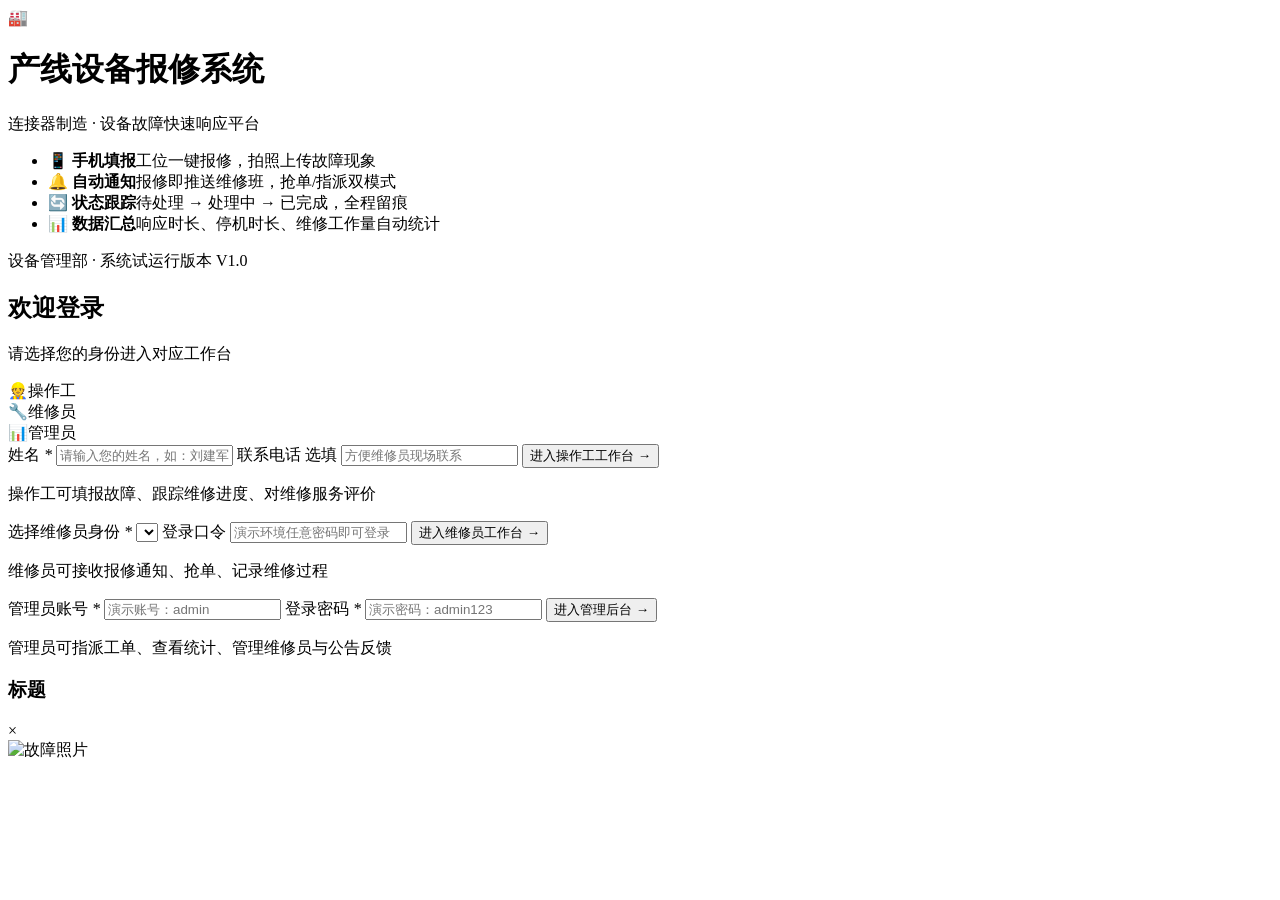
==== index.html @ a74d399c "deploy: index.html" ====
<!DOCTYPE html>
<html lang="zh-CN">
<head>
<meta charset="UTF-8">
<meta name="viewport" content="width=device-width, initial-scale=1">
<title>产线设备报修系统</title>
<link rel="stylesheet" href="css/common.css?v=3">
<link rel="stylesheet" href="css/app.css?v=3">
</head>
<body>

<!-- ================= 登录页 ================= -->
<div id="login-page" class="login-page">
  <div class="login-wrap">
    <div class="login-banner">
      <div class="login-brand">
        <div class="login-logo">🏭</div>
        <h1>产线设备报修系统</h1>
        <p>连接器制造 · 设备故障快速响应平台</p>
      </div>
      <ul class="login-features">
        <li><b>📱 手机填报</b><span>工位一键报修，拍照上传故障现象</span></li>
        <li><b>🔔 自动通知</b><span>报修即推送维修班，抢单/指派双模式</span></li>
        <li><b>🔄 状态跟踪</b><span>待处理 → 处理中 → 已完成，全程留痕</span></li>
        <li><b>📊 数据汇总</b><span>响应时长、停机时长、维修工作量自动统计</span></li>
      </ul>
      <div class="login-footer-tip">设备管理部 · 系统试运行版本 V1.0</div>
    </div>

    <div class="login-card">
      <h2>欢迎登录</h2>
      <p class="login-sub">请选择您的身份进入对应工作台</p>

      <div class="login-roles" id="login-roles">
        <div class="login-role active" data-role="operator"><span>👷</span>操作工</div>
        <div class="login-role" data-role="repairman"><span>🔧</span>维修员</div>
        <div class="login-role" data-role="admin"><span>📊</span>管理员</div>
      </div>

      <!-- 操作工 -->
      <div class="login-pane active" id="pane-operator">
        <label class="login-label">姓名 <em>*</em></label>
        <input class="login-input" id="lg-op-name" placeholder="请输入您的姓名，如：刘建军">
        <label class="login-label">联系电话 <span class="login-tip">选填</span></label>
        <input class="login-input" id="lg-op-phone" type="tel" maxlength="11" placeholder="方便维修员现场联系">
        <button class="login-btn" id="btn-login-operator">进入操作工工作台 →</button>
        <p class="login-hint">操作工可填报故障、跟踪维修进度、对维修服务评价</p>
      </div>

      <!-- 维修员 -->
      <div class="login-pane" id="pane-repairman">
        <label class="login-label">选择维修员身份 <em>*</em></label>
        <select class="login-input" id="lg-rp-select"></select>
        <label class="login-label">登录口令</label>
        <input class="login-input" id="lg-rp-pwd" type="password" placeholder="演示环境任意密码即可登录">
        <button class="login-btn" id="btn-login-repairman">进入维修员工作台 →</button>
        <p class="login-hint">维修员可接收报修通知、抢单、记录维修过程</p>
      </div>

      <!-- 管理员 -->
      <div class="login-pane" id="pane-admin">
        <label class="login-label">管理员账号 <em>*</em></label>
        <input class="login-input" id="lg-ad-account" placeholder="演示账号：admin">
        <label class="login-label">登录密码 <em>*</em></label>
        <input class="login-input" id="lg-ad-pwd" type="password" placeholder="演示密码：admin123">
        <button class="login-btn" id="btn-login-admin">进入管理后台 →</button>
        <p class="login-hint">管理员可指派工单、查看统计、管理维修员与公告反馈</p>
      </div>
    </div>
  </div>
</div>

<!-- ================= 主框架 ================= -->
<div id="app-shell" class="app-shell" style="display:none">

  <!-- 左侧功能分区 -->
  <aside class="sidebar">
    <div class="side-logo">
      <div class="side-logo-icon">🏭</div>
      <div class="side-logo-text"><b>产线设备报修</b><span id="side-role-sub">操作工工作台</span></div>
    </div>
    <nav class="side-menu" id="side-menu"><!-- 菜单动态渲染 --></nav>
    <div class="side-bottom">
      <div class="side-link" id="btn-reset">↺ 重置演示数据</div>
    </div>
  </aside>

  <!-- 右侧主区域 -->
  <div class="main-area">
    <header class="topbar">
      <div class="topbar-left">
        <h2 id="top-title">系统首页</h2>
        <span class="topbar-crumb" id="top-crumb">首页 / 系统首页</span>
      </div>
      <div class="topbar-right">
        <div class="top-bell" id="top-bell" title="待办提醒">🔔<i id="bell-badge" class="bell-badge" style="display:none">0</i></div>
        <span class="top-role-tag" id="top-role-tag">操作工</span>
        <div class="top-user">
          <div class="top-avatar" id="top-avatar">操</div>
          <span id="top-username">—</span>
        </div>
        <button class="top-logout" id="btn-logout">退出登录</button>
      </div>
    </header>

    <main class="content" id="content"><!-- 页面内容动态渲染 --></main>
  </div>
</div>

<!-- ================= 通用弹窗 ================= -->
<div class="dialog-mask" id="dialog-mask">
  <div class="dialog" id="dialog-box">
    <div class="dialog-head">
      <h3 id="dialog-title">标题</h3>
      <div class="dialog-close" id="dialog-close">×</div>
    </div>
    <div class="dialog-body" id="dialog-body"></div>
    <div class="dialog-foot" id="dialog-foot"></div>
  </div>
</div>

<div class="img-viewer" id="img-viewer"><img id="img-viewer-el" alt="故障照片"></div>
<div id="toast"></div>

<script src="js/store.js?v=4"></script>
<script src="js/app.js?v=4"></script>
</body>
</html>
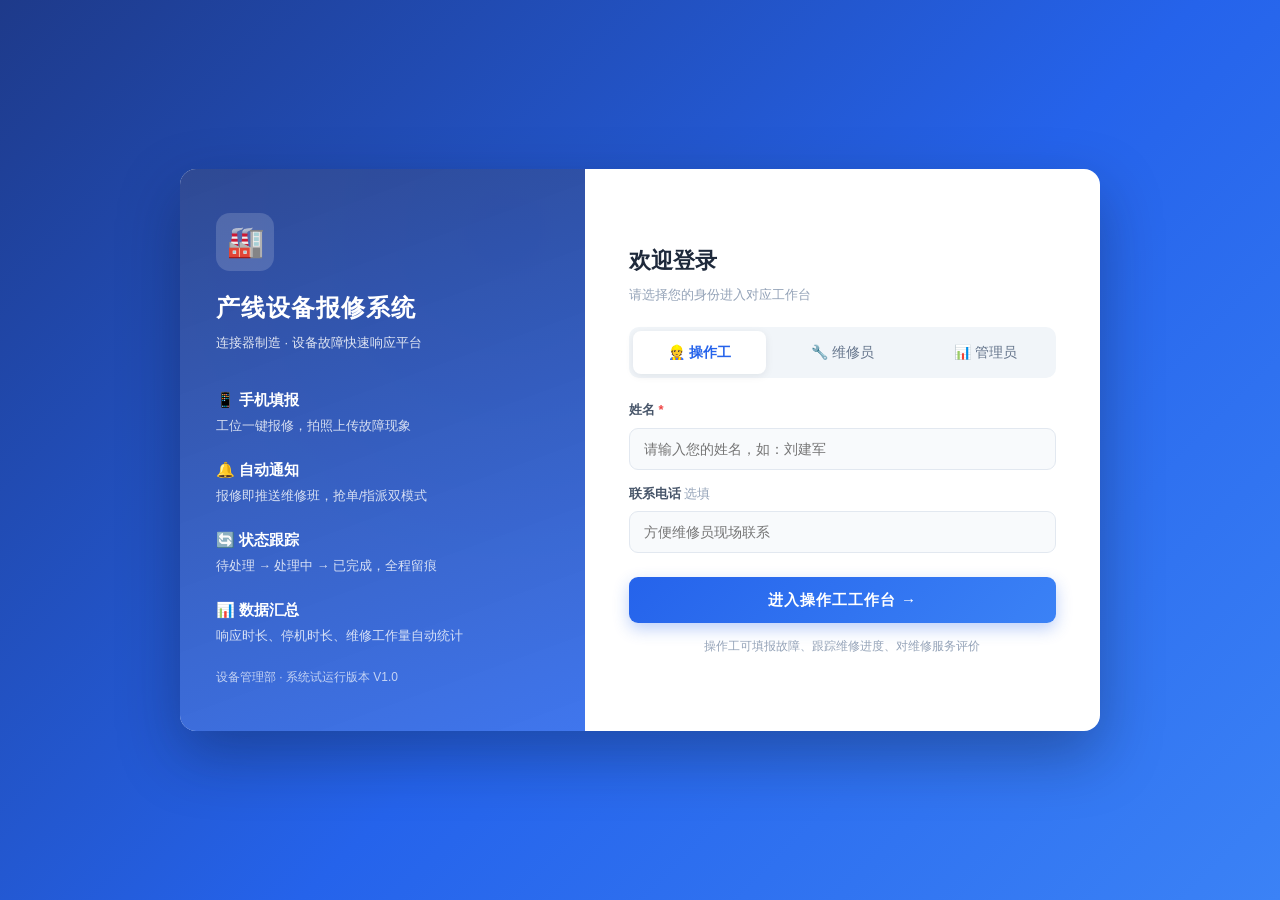
==== commit fd0a48f7: "deploy: index.html (QR scan repair v5)" ====
--- a/index.html
+++ b/index.html
@@ -4,8 +4,8 @@
 <meta charset="UTF-8">
 <meta name="viewport" content="width=device-width, initial-scale=1">
 <title>产线设备报修系统</title>
-<link rel="stylesheet" href="css/common.css?v=3">
-<link rel="stylesheet" href="css/app.css?v=3">
+<link rel="stylesheet" href="css/common.css?v=5">
+<link rel="stylesheet" href="css/app.css?v=5">
 </head>
 <body>
 
@@ -28,6 +28,7 @@
     </div>
 
     <div class="login-card">
+      <div class="login-scan-tip" id="login-scan-tip" style="display:none"></div>
       <h2>欢迎登录</h2>
       <p class="login-sub">请选择您的身份进入对应工作台</p>
 
@@ -122,7 +123,8 @@
 <div class="img-viewer" id="img-viewer"><img id="img-viewer-el" alt="故障照片"></div>
 <div id="toast"></div>
 
-<script src="js/store.js?v=4"></script>
-<script src="js/app.js?v=4"></script>
+<script src="js/store.js?v=5"></script>
+<script src="js/qrcode.min.js?v=5"></script>
+<script src="js/app.js?v=5"></script>
 </body>
 </html>
--- a/css/common.css
+++ b/css/common.css
@@ -0,0 +1,73 @@
+/* ============ 全局公共样式 ============ */
+* { margin: 0; padding: 0; box-sizing: border-box; -webkit-tap-highlight-color: transparent; }
+
+:root {
+  --primary: #2563eb;
+  --primary-dark: #1d4ed8;
+  --primary-light: #eff6ff;
+  --danger: #ef4444;
+  --warning: #f59e0b;
+  --success: #10b981;
+  --text: #1e293b;
+  --text-2: #64748b;
+  --text-3: #94a3b8;
+  --border: #e2e8f0;
+  --bg: #f1f5f9;
+  --card: #ffffff;
+  --radius: 14px;
+  --shadow: 0 2px 12px rgba(15, 23, 42, .06);
+}
+
+html, body {
+  font-family: -apple-system, BlinkMacSystemFont, "Segoe UI", "PingFang SC",
+    "Hiragino Sans GB", "Microsoft YaHei", sans-serif;
+  color: var(--text);
+  background: var(--bg);
+  font-size: 14px;
+  line-height: 1.6;
+}
+
+button { font-family: inherit; cursor: pointer; border: none; outline: none; }
+input, textarea, select { font-family: inherit; outline: none; }
+
+#toast {
+  position: fixed; left: 50%; top: 45%;
+  transform: translate(-50%, -50%);
+  background: rgba(30, 41, 59, .92); color: #fff;
+  padding: 12px 22px; border-radius: 10px;
+  font-size: 14px; z-index: 9999;
+  opacity: 0; pointer-events: none;
+  transition: opacity .25s;
+  max-width: 80%; text-align: center;
+}
+#toast.show { opacity: 1; }
+
+/* 弹层 */
+.modal-mask, .img-preview-mask {
+  position: fixed; inset: 0;
+  background: rgba(15, 23, 42, .55);
+  display: none; align-items: flex-end; justify-content: center;
+  z-index: 1000;
+}
+.modal-mask.show, .img-preview-mask.show { display: flex; }
+.modal {
+  background: #fff; width: 100%; max-width: 520px;
+  border-radius: 18px 18px 0 0;
+  padding: 22px 20px calc(20px + env(safe-area-inset-bottom));
+  animation: slideUp .25s ease;
+}
+@keyframes slideUp { from { transform: translateY(100%); } to { transform: translateY(0); } }
+.modal h3 { text-align: center; font-size: 17px; }
+.modal-sub { text-align: center; color: var(--text-3); font-size: 13px; margin: 6px 0 16px; }
+.modal-actions { display: flex; gap: 12px; margin-top: 16px; }
+.modal-actions button { flex: 1; height: 44px; border-radius: 10px; font-size: 15px; }
+.btn-primary { background: var(--primary); color: #fff; }
+.btn-primary:active { background: var(--primary-dark); }
+.btn-ghost { background: #f1f5f9; color: var(--text-2); }
+
+.img-preview-mask { align-items: center; padding: 24px; }
+.img-preview-mask img { max-width: 100%; max-height: 80vh; border-radius: 10px; }
+
+/* 空状态 */
+.empty { text-align: center; padding: 70px 0; color: var(--text-3); }
+.empty-icon { font-size: 52px; margin-bottom: 12px; }
--- a/css/app.css
+++ b/css/app.css
@@ -0,0 +1,527 @@
+/* ============================================================
+ * 产线设备报修系统 - 统一工作台样式（登录页 + 左菜单右内容）
+ * 风格：Element-Plus 后台管理系统
+ * ============================================================ */
+body { background: #f0f2f5; }
+
+/* ==================== 登录页 ==================== */
+.login-page {
+  position: fixed; inset: 0;
+  background: linear-gradient(135deg, #1e3a8a 0%, #2563eb 55%, #3b82f6 100%);
+  display: flex; align-items: center; justify-content: center;
+  padding: 24px; overflow: auto;
+}
+.login-wrap {
+  display: flex; width: 920px; max-width: 100%;
+  background: #fff; border-radius: 16px; overflow: hidden;
+  box-shadow: 0 24px 60px rgba(15, 23, 42, .35);
+  min-height: 520px;
+}
+.login-banner {
+  width: 44%; flex: none; color: #fff; padding: 44px 36px;
+  background: linear-gradient(160deg, rgba(30, 58, 138, .92), rgba(37, 99, 235, .88)),
+    radial-gradient(circle at 80% 10%, rgba(96, 165, 250, .35), transparent 60%);
+  display: flex; flex-direction: column;
+}
+.login-logo {
+  width: 58px; height: 58px; border-radius: 14px;
+  background: rgba(255, 255, 255, .16);
+  display: flex; align-items: center; justify-content: center; font-size: 30px;
+  margin-bottom: 18px;
+}
+.login-brand h1 { font-size: 24px; letter-spacing: 1px; }
+.login-brand p { font-size: 13px; opacity: .85; margin-top: 6px; }
+.login-features { list-style: none; margin: 34px 0 0; flex: 1; }
+.login-features li { margin-bottom: 22px; }
+.login-features b { display: block; font-size: 15px; margin-bottom: 4px; }
+.login-features span { font-size: 12.5px; opacity: .8; line-height: 1.6; display: block; }
+.login-footer-tip { font-size: 12px; opacity: .7; }
+
+.login-card {
+  flex: 1; padding: 46px 44px; display: flex; flex-direction: column; justify-content: center;
+}
+.login-card h2 { font-size: 22px; color: #1e293b; }
+.login-sub { font-size: 13px; color: #94a3b8; margin: 6px 0 22px; }
+
+.login-roles {
+  display: flex; gap: 10px; margin-bottom: 22px;
+  background: #f1f5f9; border-radius: 10px; padding: 4px;
+}
+.login-role {
+  flex: 1; text-align: center; padding: 10px 0; border-radius: 8px;
+  font-size: 14px; color: #64748b; cursor: pointer; transition: all .18s;
+  user-select: none;
+}
+.login-role span { margin-right: 4px; }
+.login-role:hover { color: #2563eb; }
+.login-role.active { background: #fff; color: #2563eb; font-weight: 600; box-shadow: 0 2px 8px rgba(15, 23, 42, .08); }
+
+.login-pane { display: none; }
+.login-pane.active { display: block; animation: fadeIn .25s ease; }
+@keyframes fadeIn { from { opacity: 0; transform: translateY(6px); } to { opacity: 1; transform: translateY(0); } }
+.login-label { display: block; font-size: 13px; font-weight: 600; color: #475569; margin: 14px 0 7px; }
+.login-label:first-child { margin-top: 0; }
+.login-label em { color: #ef4444; font-style: normal; }
+.login-tip { color: #94a3b8; font-weight: 400; }
+.login-input {
+  width: 100%; height: 42px; border: 1.5px solid #e2e8f0; border-radius: 9px;
+  padding: 0 14px; font-size: 14px; background: #f8fafc; transition: all .15s;
+}
+.login-input:focus { border-color: #2563eb; background: #fff; box-shadow: 0 0 0 3px rgba(37, 99, 235, .1); }
+select.login-input { cursor: pointer; }
+.login-btn {
+  width: 100%; height: 46px; margin-top: 24px; border-radius: 9px;
+  background: linear-gradient(135deg, #2563eb, #3b82f6); color: #fff;
+  font-size: 15px; font-weight: 600; letter-spacing: 1px;
+  box-shadow: 0 6px 16px rgba(37, 99, 235, .3); transition: transform .12s, box-shadow .12s;
+}
+.login-btn:hover { transform: translateY(-1px); box-shadow: 0 8px 20px rgba(37, 99, 235, .4); }
+.login-btn:active { transform: translateY(0); }
+.login-hint { text-align: center; font-size: 12px; color: #94a3b8; margin-top: 14px; }
+
+/* ==================== 主框架 ==================== */
+.app-shell { display: flex; min-height: 100vh; }
+
+/* ---------- 左侧菜单 ---------- */
+.sidebar {
+  width: 224px; flex: none; background: #1f2d3d;
+  display: flex; flex-direction: column;
+  position: sticky; top: 0; height: 100vh;
+}
+.side-logo {
+  display: flex; align-items: center; gap: 11px;
+  padding: 18px 18px; border-bottom: 1px solid rgba(255, 255, 255, .08);
+}
+.side-logo-icon {
+  width: 40px; height: 40px; border-radius: 10px; font-size: 21px;
+  background: linear-gradient(135deg, #2563eb, #60a5fa);
+  display: flex; align-items: center; justify-content: center; flex: none;
+}
+.side-logo-text b { display: block; color: #fff; font-size: 15.5px; letter-spacing: .5px; }
+.side-logo-text span { font-size: 11px; color: #7d8da3; }
+
+.side-menu { flex: 1; padding: 12px 10px; overflow-y: auto; }
+.menu-group-title {
+  font-size: 11px; color: #5c6b80; padding: 14px 12px 6px; letter-spacing: 1px;
+}
+.menu-item {
+  display: flex; align-items: center; gap: 10px;
+  padding: 11px 13px; border-radius: 8px; margin-bottom: 3px;
+  color: #b6c2d2; font-size: 14px; cursor: pointer; transition: all .15s;
+  position: relative;
+}
+.menu-item:hover { background: rgba(255, 255, 255, .06); color: #fff; }
+.menu-item.active { background: #2563eb; color: #fff; font-weight: 600; box-shadow: 0 4px 12px rgba(37, 99, 235, .35); }
+.menu-icon { font-size: 17px; width: 20px; text-align: center; flex: none; }
+.menu-badge {
+  margin-left: auto; background: #ef4444; color: #fff;
+  font-size: 11px; min-width: 19px; height: 19px; line-height: 19px;
+  border-radius: 10px; text-align: center; padding: 0 6px; font-weight: 600;
+}
+.menu-item.active .menu-badge { background: rgba(255, 255, 255, .28); }
+
+.side-bottom { padding: 14px 18px; border-top: 1px solid rgba(255, 255, 255, .08); }
+.side-link { color: #7d8da3; font-size: 13px; cursor: pointer; }
+.side-link:hover { color: #f87171; }
+
+/* ---------- 顶栏 ---------- */
+.main-area { flex: 1; min-width: 0; display: flex; flex-direction: column; }
+.topbar {
+  background: #fff; height: 60px; flex: none;
+  padding: 0 22px; display: flex; align-items: center; justify-content: space-between;
+  box-shadow: 0 1px 6px rgba(15, 23, 42, .06);
+  position: sticky; top: 0; z-index: 30;
+}
+.topbar-left h2 { font-size: 17px; color: #1e293b; display: inline-block; }
+.topbar-crumb { font-size: 12.5px; color: #94a3b8; margin-left: 12px; }
+.topbar-right { display: flex; align-items: center; gap: 14px; }
+.top-bell { position: relative; font-size: 19px; cursor: pointer; }
+.bell-badge {
+  position: absolute; top: -7px; right: -9px;
+  background: #ef4444; color: #fff; font-style: normal;
+  font-size: 10px; min-width: 16px; height: 16px; line-height: 16px;
+  border-radius: 8px; text-align: center; padding: 0 4px;
+}
+.top-role-tag {
+  font-size: 12px; font-weight: 600; padding: 4px 12px; border-radius: 20px;
+}
+.top-role-tag.operator { background: #dbeafe; color: #2563eb; }
+.top-role-tag.repairman { background: #dcfce7; color: #16a34a; }
+.top-role-tag.admin { background: #fef3c7; color: #d97706; }
+.top-user { display: flex; align-items: center; gap: 8px; font-size: 13.5px; color: #475569; }
+.top-avatar {
+  width: 32px; height: 32px; border-radius: 50%;
+  background: linear-gradient(135deg, #2563eb, #60a5fa); color: #fff;
+  display: flex; align-items: center; justify-content: center;
+  font-size: 14px; font-weight: 600;
+}
+.top-logout {
+  font-size: 13px; color: #64748b; background: #f1f5f9;
+  padding: 7px 14px; border-radius: 7px; transition: all .15s;
+}
+.top-logout:hover { background: #fee2e2; color: #ef4444; }
+
+/* ---------- 内容区 ---------- */
+.content { padding: 20px 22px; flex: 1; }
+
+.card {
+  background: #fff; border: 1px solid #e8ecf1; border-radius: 10px;
+  padding: 18px 20px; margin-bottom: 16px;
+}
+.card-title {
+  display: flex; align-items: center; justify-content: space-between;
+  font-size: 15px; font-weight: 700; color: #1e293b; margin-bottom: 16px;
+}
+.card-title::before {
+  content: ''; width: 4px; height: 15px; background: #2563eb;
+  border-radius: 2px; margin-right: 9px; display: inline-block; vertical-align: -2px;
+}
+.card-title .title-actions { display: flex; align-items: center; gap: 10px; }
+.card-title.plain::before { display: none; }
+.card-title.plain { padding-left: 2px; }
+
+.page-grid-2 { display: grid; grid-template-columns: 1fr 1fr; gap: 16px; }
+.page-grid-21 { display: grid; grid-template-columns: 1.7fr 1fr; gap: 16px; }
+
+/* 统计卡片 */
+.stat-row { display: grid; grid-template-columns: repeat(4, 1fr); gap: 14px; margin-bottom: 16px; }
+.stat-row.eight { grid-template-columns: repeat(4, 1fr); }
+.stat-card {
+  background: #fff; border: 1px solid #e8ecf1; border-radius: 10px;
+  padding: 16px 18px; display: flex; align-items: center; gap: 13px;
+}
+.stat-ico {
+  width: 46px; height: 46px; border-radius: 10px; flex: none;
+  display: flex; align-items: center; justify-content: center; font-size: 22px;
+}
+.stat-ico.b1 { background: #dbeafe; } .stat-ico.b2 { background: #fef3c7; }
+.stat-ico.b3 { background: #ede9fe; } .stat-ico.b4 { background: #d1fae5; }
+.stat-ico.b5 { background: #e0f2fe; } .stat-ico.b6 { background: #ffedd5; }
+.stat-ico.b7 { background: #fee2e2; } .stat-ico.b8 { background: #fce7f3; }
+.stat-card b { display: block; font-size: 23px; line-height: 1.25; color: #1e293b; }
+.stat-card span { font-size: 12.5px; color: #94a3b8; }
+.stat-card i { font-style: normal; color: #16a34a; font-weight: 600; }
+
+/* 按钮 */
+.btn {
+  display: inline-flex; align-items: center; justify-content: center; gap: 5px;
+  padding: 8px 16px; border-radius: 7px; font-size: 13.5px;
+  background: #f1f5f9; color: #475569; transition: all .15s; white-space: nowrap;
+}
+.btn:hover { opacity: .88; }
+.btn.primary { background: #2563eb; color: #fff; }
+.btn.success { background: #16a34a; color: #fff; }
+.btn.danger { background: #fef2f2; color: #ef4444; }
+.btn.warning { background: #fef3c7; color: #d97706; }
+.btn.sm { padding: 5px 11px; font-size: 12.5px; }
+.btn.text { background: transparent; color: #2563eb; padding: 5px 8px; }
+.btn.text:hover { background: #eff6ff; opacity: 1; }
+.btn[disabled] { opacity: .5; cursor: not-allowed; }
+
+/* 表单（PC 左标签右控件） */
+.form-grid { display: grid; grid-template-columns: 1fr 1fr; gap: 4px 26px; }
+.form-grid .full { grid-column: 1 / -1; }
+.f-item { margin-bottom: 16px; display: flex; align-items: flex-start; }
+.f-item > label {
+  width: 96px; flex: none; font-size: 13.5px; color: #475569;
+  padding-top: 9px; text-align: right; padding-right: 14px;
+}
+.f-item > label em { color: #ef4444; font-style: normal; }
+.f-item .f-ctl { flex: 1; min-width: 0; }
+.f-input, .f-textarea, .f-select {
+  width: 100%; border: 1.5px solid #dce3ec; border-radius: 7px;
+  padding: 9px 12px; font-size: 14px; background: #fff; transition: all .15s;
+}
+.f-input:focus, .f-textarea:focus, .f-select:focus { border-color: #2563eb; box-shadow: 0 0 0 3px rgba(37, 99, 235, .08); outline: none; }
+.f-textarea { min-height: 84px; resize: vertical; font-family: inherit; }
+.f-tip { font-size: 12px; color: #94a3b8; margin-top: 5px; }
+
+.opt-row { display: flex; flex-wrap: wrap; gap: 9px; padding-top: 4px; }
+.opt-chip {
+  border: 1.5px solid #dce3ec; border-radius: 8px; padding: 8px 15px;
+  font-size: 13.5px; color: #475569; cursor: pointer; background: #fff; transition: all .15s;
+  user-select: none;
+}
+.opt-chip:hover { border-color: #93c5fd; color: #2563eb; }
+.opt-chip.active { border-color: #2563eb; background: #eff6ff; color: #2563eb; font-weight: 600; }
+.opt-chip.danger.active { border-color: #ef4444; background: #fef2f2; color: #ef4444; }
+
+/* 图片上传 */
+.img-uploader { display: flex; flex-wrap: wrap; gap: 10px; padding-top: 4px; }
+.img-thumb { position: relative; width: 92px; height: 92px; border-radius: 8px; overflow: hidden; }
+.img-thumb img { width: 100%; height: 100%; object-fit: cover; cursor: pointer; }
+.img-thumb .img-del {
+  position: absolute; top: 2px; right: 2px; width: 20px; height: 20px;
+  border-radius: 50%; background: rgba(0, 0, 0, .55); color: #fff;
+  font-size: 13px; line-height: 20px; text-align: center; cursor: pointer;
+}
+.img-add-btn {
+  width: 92px; height: 92px; border: 1.5px dashed #cbd5e1; border-radius: 8px;
+  display: flex; flex-direction: column; align-items: center; justify-content: center;
+  color: #94a3b8; cursor: pointer; background: #f8fafc; gap: 4px;
+}
+.img-add-btn:hover { border-color: #2563eb; color: #2563eb; }
+.img-add-btn b { font-size: 22px; font-weight: 400; line-height: 1; }
+.img-add-btn span { font-size: 12px; }
+
+/* 表格 */
+.data-table { width: 100%; border-collapse: collapse; font-size: 13.5px; }
+.data-table th {
+  background: #f8fafc; color: #64748b; font-weight: 600; text-align: left;
+  padding: 11px 13px; border-bottom: 1px solid #e8ecf1; white-space: nowrap;
+}
+.data-table td { padding: 12px 13px; border-bottom: 1px solid #f1f5f9; vertical-align: middle; }
+.data-table tbody tr:hover { background: #f8fbff; }
+.data-table .mono { font-family: Consolas, monospace; font-size: 12.5px; color: #64748b; }
+.muted { color: #94a3b8; font-size: 12.5px; }
+.nowrap { white-space: nowrap; }
+.ellipsis { max-width: 260px; white-space: nowrap; overflow: hidden; text-overflow: ellipsis; }
+.table-empty { text-align: center; color: #94a3b8; padding: 44px 0; font-size: 13.5px; }
+.link-text { color: #2563eb; cursor: pointer; }
+.link-text:hover { text-decoration: underline; }
+
+/* 状态/标签 */
+.status-tag { font-size: 12px; padding: 3px 11px; border-radius: 20px; font-weight: 600; white-space: nowrap; display: inline-block; }
+.urgent-tag { background: #fef2f2; color: #ef4444; font-size: 11.5px; padding: 2px 9px; border-radius: 5px; font-weight: 600; white-space: nowrap; }
+.normal-tag { background: #f1f5f9; color: #64748b; font-size: 11.5px; padding: 2px 9px; border-radius: 5px; font-weight: 600; white-space: nowrap; }
+.line-tag { display: inline-block; font-size: 12px; font-weight: 600; padding: 2px 9px; border-radius: 5px; white-space: nowrap; }
+.mode-tag { font-size: 11px; padding: 1px 8px; border-radius: 5px; white-space: nowrap; }
+.mode-tag.assign { background: #ede9fe; color: #7c3aed; }
+.mode-tag.grab { background: #e0f2fe; color: #0284c7; }
+.fb-type { font-size: 12px; padding: 2px 10px; border-radius: 20px; font-weight: 600; background: #f1f5f9; color: #64748b; white-space: nowrap; }
+.fb-type.type-suggest { background: #dbeafe; color: #2563eb; }
+.fb-type.type-bug { background: #fee2e2; color: #dc2626; }
+.replied-ok { color: #16a34a; font-size: 12px; font-weight: 600; }
+.replied-wait { color: #d97706; font-size: 12px; font-weight: 600; }
+
+/* 筛选条 */
+.filter-bar { display: flex; align-items: center; gap: 14px; margin-bottom: 14px; flex-wrap: wrap; }
+.filter-tabs { display: flex; gap: 4px; background: #fff; border: 1px solid #e8ecf1; border-radius: 9px; padding: 4px; }
+.f-tab { padding: 7px 16px; border-radius: 7px; font-size: 13.5px; color: #64748b; cursor: pointer; white-space: nowrap; }
+.f-tab:hover { background: #f1f5f9; }
+.f-tab.active { background: #2563eb; color: #fff; font-weight: 600; }
+.search-input {
+  width: 270px; padding: 9px 14px; border: 1.5px solid #dce3ec; border-radius: 8px;
+  font-size: 13.5px; background: #fff;
+}
+.search-input:focus { border-color: #2563eb; outline: none; }
+
+/* 工单卡片（列表式页面用） */
+.order-list { display: flex; flex-direction: column; gap: 12px; }
+.order-card2 {
+  background: #fff; border: 1px solid #e8ecf1; border-radius: 10px; padding: 16px 18px;
+  cursor: pointer; transition: all .15s; border-left: 4px solid transparent;
+}
+.order-card2:hover { box-shadow: 0 6px 18px rgba(15, 23, 42, .08); border-color: #c7ddfb; }
+.order-card2.urgent { border-left-color: #ef4444; }
+.order-card2.pending { border-left-color: #f59e0b; }
+.order-card2.processing { border-left-color: #3b82f6; }
+.order-card2.done { border-left-color: #10b981; }
+.oc2-head { display: flex; align-items: center; justify-content: space-between; margin-bottom: 8px; }
+.oc2-title { display: flex; align-items: center; gap: 10px; font-size: 15px; }
+.oc2-title b { color: #1e293b; }
+.oc2-eq { font-size: 20px; }
+.oc2-meta { display: flex; gap: 8px; flex-wrap: wrap; align-items: center; margin-bottom: 8px; }
+.oc2-fault { font-size: 13.5px; color: #475569; line-height: 1.7; }
+.oc2-foot { display: flex; justify-content: space-between; align-items: center; margin-top: 10px; }
+.oc2-foot .muted { font-size: 12.5px; }
+.oc2-actions { display: flex; gap: 8px; }
+
+/* 首页快捷入口 */
+.quick-grid { display: grid; grid-template-columns: repeat(4, 1fr); gap: 14px; }
+.quick-item {
+  background: #fff; border: 1px solid #e8ecf1; border-radius: 10px; padding: 20px 16px;
+  text-align: center; cursor: pointer; transition: all .15s;
+}
+.quick-item:hover { border-color: #93c5fd; box-shadow: 0 6px 16px rgba(37, 99, 235, .12); transform: translateY(-2px); }
+.quick-item .qi-icon { font-size: 30px; }
+.quick-item b { display: block; font-size: 14px; margin: 8px 0 3px; color: #1e293b; }
+.quick-item span { font-size: 12px; color: #94a3b8; }
+
+/* 公告 */
+.notice-item { padding: 14px 0; border-bottom: 1px dashed #e8ecf1; }
+.notice-item:last-child { border-bottom: none; }
+.notice-item h4 { font-size: 14.5px; color: #1e293b; margin-bottom: 5px; display: flex; align-items: center; gap: 8px; }
+.notice-tag { background: #fef3c7; color: #d97706; font-size: 11px; padding: 1px 8px; border-radius: 4px; font-weight: 600; flex: none; }
+.notice-item p { font-size: 13px; color: #64748b; line-height: 1.8; }
+.notice-meta { font-size: 12px; color: #94a3b8; margin-top: 6px; }
+
+/* 维修员卡片 */
+.worker-grid { display: grid; grid-template-columns: repeat(auto-fill, minmax(290px, 1fr)); gap: 14px; }
+.worker-card {
+  background: #fff; border: 1px solid #e8ecf1; border-radius: 10px; padding: 17px;
+}
+.wc-head { display: flex; align-items: center; gap: 12px; margin-bottom: 12px; }
+.wc-avatar {
+  width: 48px; height: 48px; border-radius: 50%; flex: none;
+  background: linear-gradient(135deg, #3b82f6, #60a5fa); color: #fff;
+  display: flex; align-items: center; justify-content: center; font-size: 19px; font-weight: 600;
+}
+.wc-head b { display: block; font-size: 15.5px; }
+.wc-head .worker-skill { font-size: 12.5px; color: #64748b; }
+.wc-busy { margin-left: auto; font-size: 12px; padding: 3px 10px; border-radius: 20px; font-weight: 600; background: #d1fae5; color: #059669; }
+.wc-busy.doing { background: #fef2f2; color: #dc2626; }
+.wc-desc { font-size: 13px; color: #64748b; line-height: 1.7; min-height: 40px; margin-bottom: 12px; }
+.wc-stats { display: flex; background: #f8fafc; border-radius: 8px; padding: 11px 0; margin-bottom: 12px; }
+.wc-stats > div { flex: 1; text-align: center; }
+.wc-stats b { display: block; font-size: 17px; color: #1e293b; }
+.wc-stats span { font-size: 12px; color: #94a3b8; }
+.wc-foot { display: flex; justify-content: flex-end; }
+
+/* 设备信息 */
+.equip-grid { display: grid; grid-template-columns: repeat(auto-fill, minmax(210px, 1fr)); gap: 12px; }
+.equip-card {
+  border: 1px solid #e8ecf1; border-radius: 9px; padding: 14px 16px;
+  display: flex; align-items: center; gap: 12px;
+}
+.equip-card .eq-icon { font-size: 26px; }
+.equip-card b { display: block; font-size: 14px; }
+.equip-card span { font-size: 12px; color: #94a3b8; }
+.line-card { border-radius: 9px; padding: 14px 16px; color: #fff; }
+.line-card b { display: block; font-size: 15px; }
+.line-card span { font-size: 12px; opacity: .9; }
+
+/* 柱状图 */
+.chart-bars { display: flex; align-items: flex-end; gap: 10px; height: 180px; padding-top: 10px; }
+.bar-col { flex: 1; display: flex; flex-direction: column; align-items: center; justify-content: flex-end; height: 100%; }
+.bar-num { font-size: 12px; color: #64748b; margin-bottom: 4px; }
+.bar { width: 60%; max-width: 38px; border-radius: 5px 5px 0 0; background: linear-gradient(180deg, #60a5fa, #2563eb); min-height: 4px; transition: height .4s; }
+.bar-label { font-size: 12px; color: #94a3b8; margin-top: 8px; }
+
+.dist-row { display: flex; align-items: center; gap: 10px; margin-bottom: 12px; }
+.dist-name { width: 96px; flex: none; font-size: 13px; color: #64748b; white-space: nowrap; }
+.dist-track { flex: 1; height: 12px; background: #f1f5f9; border-radius: 6px; overflow: hidden; }
+.dist-fill { height: 100%; border-radius: 6px; transition: width .4s; }
+.dist-num { width: 30px; text-align: right; font-size: 13px; color: #475569; }
+
+/* 排行 */
+.rank-row { display: flex; align-items: center; gap: 14px; padding: 9px 0; border-bottom: 1px solid #f1f5f9; }
+.rank-row:last-child { border-bottom: none; }
+.rank-name { display: flex; align-items: center; gap: 8px; width: 190px; flex: none; }
+.rank-medal { font-size: 15px; width: 18px; text-align: center; }
+.rank-name b { font-size: 13.5px; }
+.rank-bar-wrap { flex: 1; min-width: 0; }
+.rank-bar { height: 9px; background: #f1f5f9; border-radius: 5px; overflow: hidden; margin-bottom: 4px; }
+.rank-fill { height: 100%; background: linear-gradient(90deg, #60a5fa, #2563eb); border-radius: 5px; }
+.rank-nums { font-size: 12px; color: #94a3b8; }
+.rank-nums .doing { color: #2563eb; font-weight: 600; }
+
+/* 时间线 */
+.timeline { padding-left: 4px; }
+.tl-item { position: relative; padding: 0 0 14px 20px; }
+.tl-item:last-child { padding-bottom: 0; }
+.tl-item::before { content: ''; position: absolute; left: 4px; top: 14px; bottom: -2px; width: 2px; background: #e8ecf1; }
+.tl-item:last-child::before { display: none; }
+.tl-dot { position: absolute; left: 0; top: 5px; width: 10px; height: 10px; border-radius: 50%; background: #2563eb; border: 2px solid #dbeafe; }
+.tl-content b { font-size: 13.5px; display: block; color: #1e293b; }
+.tl-content span { font-size: 12px; color: #94a3b8; }
+.tl-content p { font-size: 12.5px; color: #64748b; margin-top: 2px; line-height: 1.6; }
+
+/* 三步状态条 */
+.steps-3 { display: flex; margin: 6px 0 16px; }
+.step3 { flex: 1; text-align: center; position: relative; font-size: 13px; color: #94a3b8; }
+.step3 .step3-dot {
+  width: 28px; height: 28px; border-radius: 50%; margin: 0 auto 6px;
+  background: #f1f5f9; color: #94a3b8; line-height: 28px; font-weight: 600; position: relative; z-index: 2;
+}
+.step3.done .step3-dot { background: #2563eb; color: #fff; }
+.step3.done { color: #2563eb; font-weight: 600; }
+.step3 .step3-bar { position: absolute; top: 14px; left: 50%; width: 100%; height: 3px; background: #e8ecf1; z-index: 1; }
+.step3.done .step3-bar { background: #2563eb; }
+
+/* 弹窗详情 */
+.info-block { background: #f8fafc; border-radius: 8px; padding: 12px 15px; margin-bottom: 12px; font-size: 13.5px; }
+.info-block.green { background: #f0fdf4; }
+.info-block.yellow { background: #fffbeb; }
+.info-block.blue { background: #eff6ff; }
+.info-block h4 { font-size: 13px; margin-bottom: 7px; color: #334155; }
+.info-block p { color: #475569; line-height: 1.7; }
+.info-rows { border: 1px solid #e8ecf1; border-radius: 8px; overflow: hidden; margin-bottom: 14px; }
+.info-row { display: flex; padding: 9px 14px; font-size: 13px; }
+.info-row:nth-child(odd) { background: #f8fafc; }
+.info-row span { width: 96px; flex: none; color: #94a3b8; }
+.info-row b { font-weight: 500; color: #334155; }
+.detail-imgs { display: flex; gap: 9px; flex-wrap: wrap; margin-bottom: 12px; }
+.detail-imgs img { width: 92px; height: 92px; object-fit: cover; border-radius: 8px; cursor: pointer; border: 1px solid #e8ecf1; }
+.stars { color: #f59e0b; font-size: 18px; letter-spacing: 2px; }
+.star-gray { color: #e2e8f0; }
+.record-line { margin-bottom: 6px; line-height: 1.7; font-size: 13px; color: #475569; }
+.record-line i { color: #94a3b8; font-style: normal; font-size: 11.5px; margin-right: 7px; }
+
+/* 评价星级选择 */
+.star-pick { user-select: none; }
+.star-pick .star { color: #e2e8f0; cursor: pointer; transition: color .15s ease, transform .15s ease; }
+.star-pick .star.on { color: #f59e0b; }
+.star-pick .star:hover { transform: scale(1.18); }
+
+/* 指派维修员选择行 */
+.pick-row {
+  display: flex; align-items: center; gap: 12px;
+  border: 1px solid #e8ecf1; border-radius: 10px; padding: 11px 14px; margin-bottom: 10px;
+  cursor: pointer; transition: border-color .15s ease, background .15s ease;
+}
+.pick-row:hover { border-color: #2563eb; background: #f8faff; }
+.pick-row.busy { opacity: .65; cursor: not-allowed; }
+.pick-row.busy:hover { border-color: #e8ecf1; background: #fff; }
+.pick-row .muted { font-size: 12.5px; color: #94a3b8; margin-top: 3px; }
+
+/* 弹窗（el-dialog 风格） */
+.dialog-mask {
+  position: fixed; inset: 0; background: rgba(15, 23, 42, .5);
+  display: none; align-items: center; justify-content: center; z-index: 1000; padding: 26px;
+}
+.dialog-mask.show { display: flex; }
+.dialog {
+  background: #fff; border-radius: 12px; width: 620px; max-width: 100%; max-height: 88vh;
+  display: flex; flex-direction: column; animation: popIn .2s ease;
+}
+.dialog.wide { width: 760px; }
+@keyframes popIn { from { transform: scale(.96); translateY(-10px); opacity: 0; } to { transform: scale(1); opacity: 1; } }
+.dialog-head { padding: 16px 20px; border-bottom: 1px solid #eef2f7; display: flex; align-items: center; justify-content: space-between; }
+.dialog-head h3 { font-size: 16px; }
+.dialog-close { font-size: 22px; color: #94a3b8; cursor: pointer; line-height: 1; }
+.dialog-close:hover { color: #1e293b; }
+.dialog-body { padding: 18px 20px; overflow-y: auto; }
+.dialog-foot { padding: 13px 20px; border-top: 1px solid #eef2f7; display: flex; justify-content: flex-end; gap: 10px; }
+
+/* 图片查看 */
+.img-viewer { position: fixed; inset: 0; background: rgba(0, 0, 0, .75); display: none; align-items: center; justify-content: center; z-index: 1100; padding: 30px; }
+.img-viewer.show { display: flex; }
+.img-viewer img { max-width: 100%; max-height: 88vh; border-radius: 10px; }
+
+/* 反馈卡片 */
+.feedback-card { background: #fff; border: 1px solid #e8ecf1; border-radius: 10px; padding: 16px 18px; border-left: 4px solid #e8ecf1; margin-bottom: 12px; }
+.feedback-card.unreplied { border-left-color: #f59e0b; }
+.fb-head { display: flex; align-items: center; gap: 10px; margin-bottom: 9px; flex-wrap: wrap; }
+.fb-head .wc-avatar { width: 34px; height: 34px; font-size: 14px; }
+.fb-head b { font-size: 14px; }
+.fb-head-info { flex: 1; }
+.fb-head-info span { font-size: 12px; color: #94a3b8; display: block; }
+.fb-content { font-size: 13.5px; color: #334155; line-height: 1.8; }
+.fb-reply-box { margin-top: 10px; background: #f0fdf4; border: 1px solid #bbf7d0; border-radius: 8px; padding: 10px 14px; font-size: 13px; color: #166534; line-height: 1.7; }
+.fb-foot { margin-top: 12px; text-align: right; }
+.fb-quote { background: #f8fafc; border-radius: 8px; padding: 12px 14px; font-size: 13px; color: #64748b; line-height: 1.7; margin-bottom: 14px; }
+
+/* 空状态 */
+.empty-box { text-align: center; padding: 60px 0; color: #94a3b8; }
+.empty-box .empty-icon { font-size: 48px; margin-bottom: 10px; }
+
+/* 响应式 */
+@media (max-width: 1200px) {
+  .stat-row, .stat-row.eight { grid-template-columns: repeat(3, 1fr); }
+  .page-grid-2, .page-grid-21 { grid-template-columns: 1fr; }
+  .quick-grid { grid-template-columns: repeat(2, 1fr); }
+}
+@media (max-width: 900px) {
+  .sidebar { width: 64px; }
+  .side-logo-text, .menu-group-title, .menu-item span:not(.menu-icon):not(.menu-badge), .side-bottom { display: none; }
+  .menu-item { justify-content: center; padding: 12px; }
+  .menu-icon { font-size: 19px; }
+  .menu-badge { position: absolute; top: 5px; right: 8px; margin: 0; }
+  .form-grid { grid-template-columns: 1fr; }
+  .stat-row, .stat-row.eight { grid-template-columns: repeat(2, 1fr); }
+  .rank-name { width: 140px; }
+  .topbar-crumb, .top-user span { display: none; }
+  .login-banner { display: none; }
+  .login-card { padding: 34px 26px; }
+}
